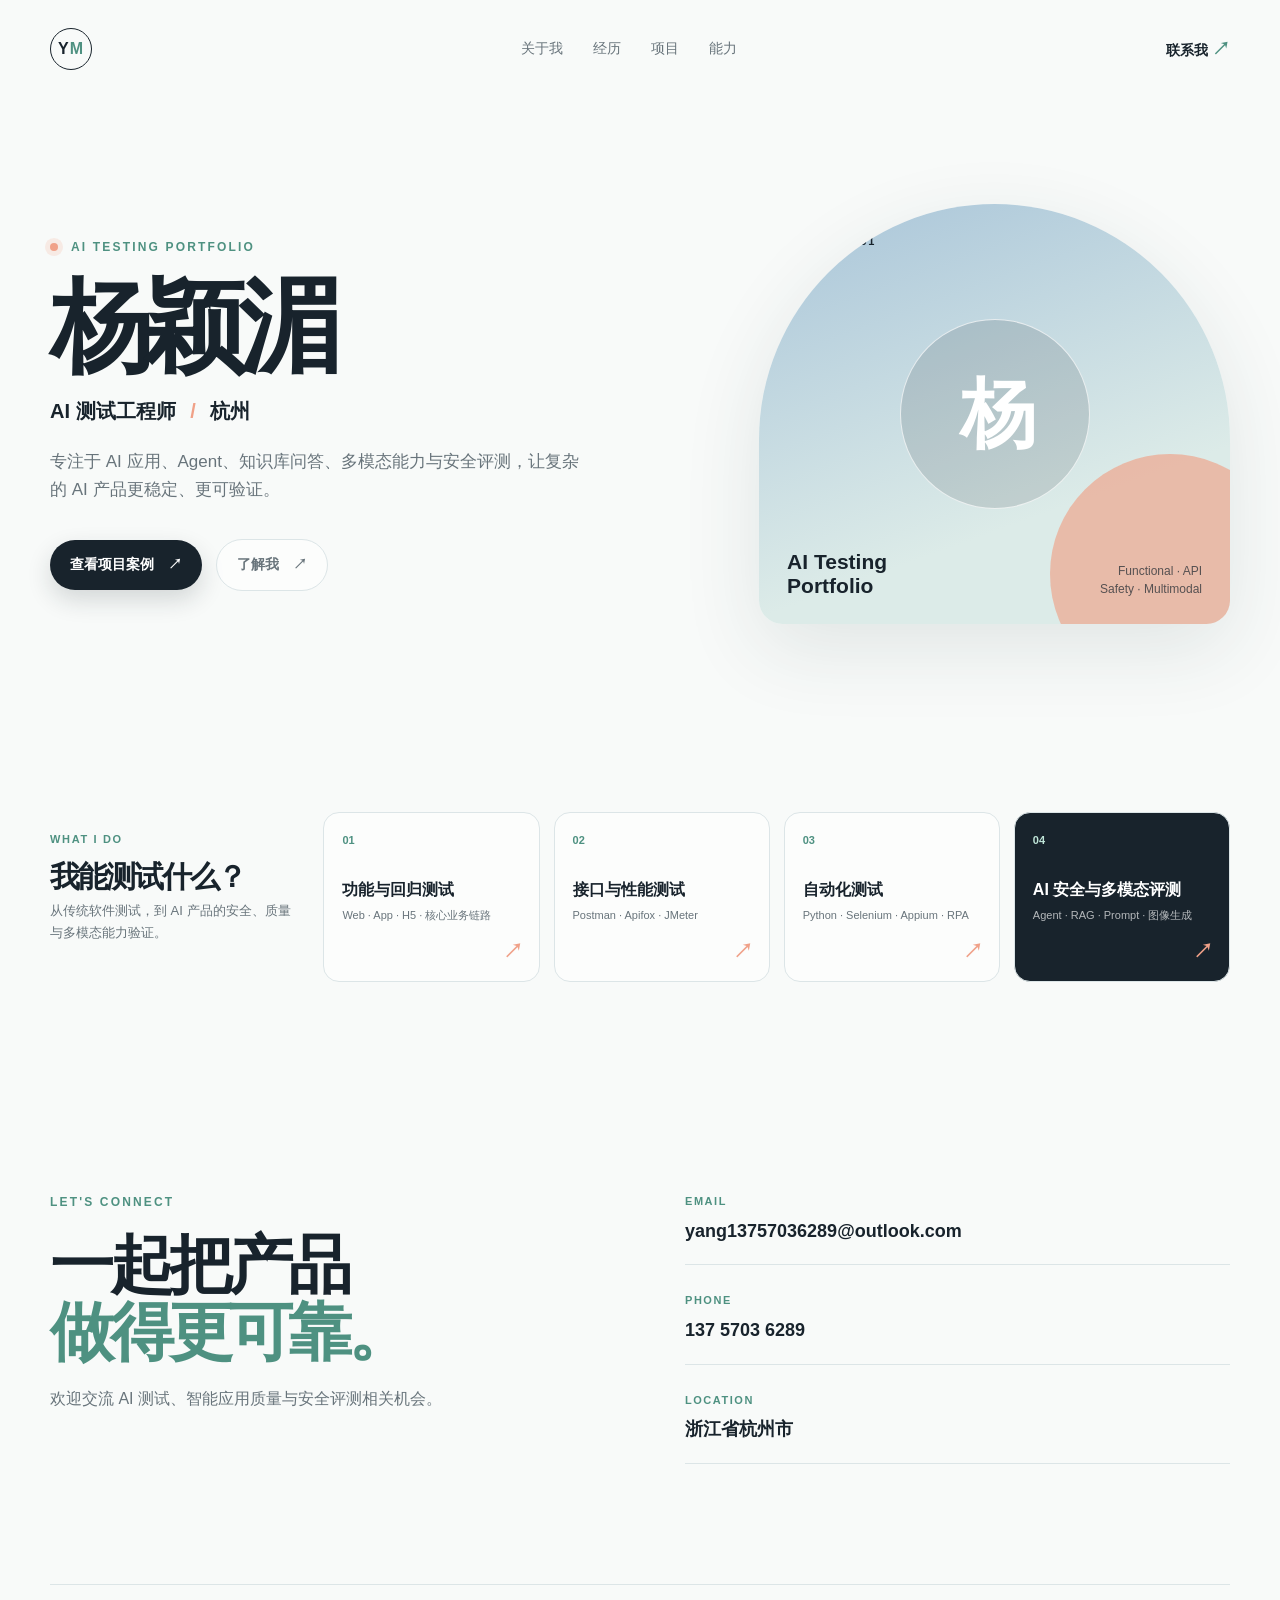
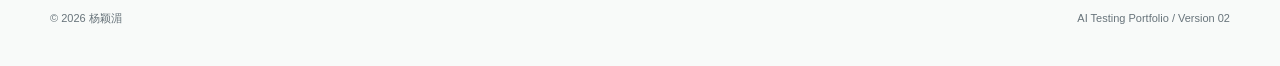
==== index.html @ 71741604 "Add files via upload" ====
<!doctype html>
<html lang="zh-CN">
<head>
  <meta charset="UTF-8" />
  <meta name="viewport" content="width=device-width, initial-scale=1.0" />
  <meta name="description" content="杨颖湄的 AI 测试工程师个人作品集" />
  <title>杨颖湄｜AI 测试工程师</title>
  <link rel="stylesheet" href="./styles.css" />
</head>
<body>
<header class="site-header">
  <a class="brand" href="./index.html">Y<span>M</span></a>
  <nav class="nav" aria-label="主导航">
    <a href="./about.html">关于我</a>
    <a href="./experience.html">经历</a>
    <a href="./projects.html">项目</a>
    <a href="./skills.html">能力</a>
  </nav>
  <a class="header-link" href="./index.html#contact">联系我 <span>↗</span></a>
</header>
<main>
<section class="hero section-shell home-hero">
  <div class="hero-copy">
    <p class="eyebrow"><span class="status-dot"></span> AI TESTING PORTFOLIO</p>
    <h1>杨颖湄</h1>
    <p class="hero-role">AI 测试工程师 <span>/</span> 杭州</p>
    <p class="hero-intro">专注于 AI 应用、Agent、知识库问答、多模态能力与安全评测，让复杂的 AI 产品更稳定、更可验证。</p>
    <div class="hero-actions">
      <a class="button button-primary" href="./projects.html">查看项目案例 <span>↗</span></a>
      <a class="button button-quiet" href="./about.html">了解我 <span>↗</span></a>
    </div>
  </div>
  <div class="hero-card" aria-label="个人信息摘要">
    <div class="hero-card-top"><span class="card-label">PROFILE / 01</span><span class="card-mark">✦</span></div>
    <div class="avatar">杨</div>
    <div class="hero-card-bottom"><strong>AI Testing<br />Portfolio</strong><span>Functional · API<br />Safety · Multimodal</span></div>
  </div>
</section>

<section class="capability-strip section-shell">
  <div class="capability-intro"><span class="section-label-inline">WHAT I DO</span><h2>我能测试什么？</h2><p>从传统软件测试，到 AI 产品的安全、质量与多模态能力验证。</p></div>
  <a class="capability-card" href="./skills.html"><span>01</span><strong>功能与回归测试</strong><small>Web · App · H5 · 核心业务链路</small><b>↗</b></a>
  <a class="capability-card" href="./skills.html"><span>02</span><strong>接口与性能测试</strong><small>Postman · Apifox · JMeter</small><b>↗</b></a>
  <a class="capability-card" href="./skills.html"><span>03</span><strong>自动化测试</strong><small>Python · Selenium · Appium · RPA</small><b>↗</b></a>
  <a class="capability-card accent" href="./skills.html"><span>04</span><strong>AI 安全与多模态评测</strong><small>Agent · RAG · Prompt · 图像生成</small><b>↗</b></a>
</section>

<section id="contact" class="section-shell contact-section home-contact">
  <div class="contact-copy"><p class="eyebrow">LET'S CONNECT</p><h2>一起把产品<br /><em>做得更可靠。</em></h2><p>欢迎交流 AI 测试、智能应用质量与安全评测相关机会。</p></div>
  <div class="contact-details"><a href="mailto:yang13757036289@outlook.com"><span>EMAIL</span>yang13757036289@outlook.com</a><a href="tel:13757036289"><span>PHONE</span>137 5703 6289</a><div><span>LOCATION</span>浙江省杭州市</div></div>
</section></main>
<footer class="site-footer section-shell">
  <span>© 2026 杨颖湄</span>
  <span>AI Testing Portfolio / Version 02</span>
</footer>
</body>
</html>
---- styles.css ----
:root {
  --ink: #18232c;
  --muted: #68747b;
  --line: #dce5e7;
  --paper: #f8faf9;
  --white: #ffffff;
  --mint: #bfe5d8;
  --mint-deep: #4e9181;
  --blue: #a9c5d9;
  --coral: #f0a188;
  --shadow: 0 24px 80px rgba(35, 63, 65, 0.11);
}

* { box-sizing: border-box; }
html { scroll-behavior: smooth; }
body {
  margin: 0;
  color: var(--ink);
  background: var(--paper);
  font-family: "Aptos", "Microsoft YaHei", "PingFang SC", sans-serif;
  line-height: 1.7;
}
a { color: inherit; text-decoration: none; }
.site-header {
  width: min(1180px, calc(100% - 64px));
  margin: 0 auto;
  padding: 28px 0;
  display: flex;
  align-items: center;
  justify-content: space-between;
}
.brand {
  display: inline-flex;
  align-items: center;
  justify-content: center;
  width: 42px;
  height: 42px;
  border: 1px solid var(--ink);
  border-radius: 50%;
  font-weight: 800;
  letter-spacing: .06em;
}
.brand span { color: var(--mint-deep); }
.nav { display: flex; gap: 30px; color: var(--muted); font-size: 14px; }
.nav a, .header-link { transition: color .2s ease; }
.nav a:hover, .header-link:hover { color: var(--mint-deep); }
.header-link { font-size: 14px; font-weight: 700; }
.header-link span { color: var(--mint-deep); font-size: 18px; }
.section-shell { width: min(1180px, calc(100% - 64px)); margin: 0 auto; }
.hero {
  min-height: 680px;
  display: grid;
  grid-template-columns: 1.15fr .85fr;
  align-items: center;
  gap: 72px;
  padding: 72px 0 120px;
}
.eyebrow { margin: 0 0 20px; color: var(--mint-deep); font-size: 12px; font-weight: 800; letter-spacing: .18em; }
.status-dot { display: inline-block; width: 8px; height: 8px; margin-right: 8px; border-radius: 50%; background: var(--coral); box-shadow: 0 0 0 5px rgba(240,161,136,.18); }
h1, h2, h3, p { margin-top: 0; }
h1 { margin-bottom: 16px; font-size: clamp(56px, 8vw, 104px); line-height: .98; letter-spacing: -.08em; font-weight: 800; }
h1 em, h2 em { color: var(--mint-deep); font-style: normal; }
.hero-role { font-size: 20px; font-weight: 700; }
.hero-role span { margin: 0 9px; color: var(--coral); }
.hero-intro { max-width: 530px; margin: 20px 0 34px; color: var(--muted); font-size: 17px; }
.hero-actions { display: flex; gap: 14px; align-items: center; }
.button { display: inline-flex; align-items: center; gap: 14px; padding: 13px 20px; border-radius: 999px; font-size: 14px; font-weight: 800; transition: transform .2s ease, box-shadow .2s ease; }
.button:hover { transform: translateY(-2px); }
.button-primary { color: var(--white); background: var(--ink); box-shadow: 0 10px 24px rgba(24,35,44,.16); }
.button-quiet { color: var(--muted); border: 1px solid var(--line); background: rgba(255,255,255,.45); }
.hero-card { position: relative; min-height: 420px; padding: 28px; border-radius: 260px 260px 26px 26px; background: linear-gradient(160deg, var(--blue), #dcebe8 70%); box-shadow: var(--shadow); overflow: hidden; }
.hero-card::after { content: ""; position: absolute; right: -60px; bottom: -70px; width: 240px; height: 240px; border-radius: 50%; background: var(--coral); opacity: .65; }
.hero-card-top, .hero-card-bottom { position: relative; z-index: 1; display: flex; justify-content: space-between; }
.card-label { font-size: 11px; font-weight: 800; letter-spacing: .15em; }
.card-mark { font-size: 26px; color: var(--white); }
.avatar { position: absolute; left: 50%; top: 50%; transform: translate(-50%, -50%); display: grid; place-items: center; width: 190px; height: 190px; border: 1px solid rgba(255,255,255,.7); border-radius: 50%; color: var(--white); background: rgba(24,35,44,.13); font-size: 76px; font-weight: 800; letter-spacing: -.1em; }
.hero-card-bottom { position: absolute; left: 28px; right: 28px; bottom: 26px; align-items: end; }
.hero-card-bottom strong { font-size: 21px; line-height: 1.15; }
.hero-card-bottom span { color: rgba(24,35,44,.7); font-size: 12px; text-align: right; line-height: 1.5; }
.split-section { display: grid; grid-template-columns: 220px 1fr; gap: 60px; padding: 110px 0; border-top: 1px solid var(--line); }
.tinted-section { width: 100%; padding-left: max(32px, calc((100vw - 1180px) / 2)); padding-right: max(32px, calc((100vw - 1180px) / 2)); background: #eef6f3; }
.section-label { color: var(--muted); font-size: 13px; font-weight: 800; letter-spacing: .08em; }
.section-label span { display: block; margin-bottom: 11px; color: var(--mint-deep); font-size: 12px; }
.section-content { min-width: 0; }
h2 { margin-bottom: 24px; font-size: clamp(36px, 5vw, 68px); line-height: 1.04; letter-spacing: -.07em; }
.about-content > p { max-width: 720px; color: var(--muted); font-size: 17px; }
.mini-facts { display: flex; flex-wrap: wrap; gap: 42px; margin-top: 42px; }
.mini-facts div { display: flex; flex-direction: column; }
.mini-facts strong { font-size: 32px; letter-spacing: -.06em; }
.mini-facts span { color: var(--muted); font-size: 12px; }
.timeline { display: grid; gap: 42px; }
.timeline-item { display: grid; grid-template-columns: 170px 1fr; gap: 40px; padding-bottom: 42px; border-bottom: 1px solid var(--line); }
.timeline-item:last-child { padding-bottom: 0; border-bottom: 0; }
.timeline-date { color: var(--mint-deep); font-size: 13px; font-weight: 800; }
.timeline-item h3 { margin-bottom: 12px; font-size: 24px; letter-spacing: -.04em; }
.timeline-item h3 small { margin-left: 10px; color: var(--muted); font-size: 14px; font-weight: 500; }
ul { margin: 0; padding-left: 20px; color: var(--muted); }
li + li { margin-top: 8px; }
.projects-section { padding: 120px 0; }
.projects-heading { display: flex; align-items: end; justify-content: space-between; gap: 40px; margin-bottom: 48px; }
.projects-heading h2 { margin-bottom: 0; }
.projects-heading p { max-width: 330px; margin-bottom: 8px; color: var(--muted); font-size: 14px; }
.project-grid { display: grid; grid-template-columns: 1.2fr 1fr 1fr; gap: 18px; }
.project-card { min-height: 340px; display: flex; flex-direction: column; padding: 28px; border: 1px solid var(--line); border-radius: 18px; background: rgba(255,255,255,.7); transition: transform .2s ease, box-shadow .2s ease; }
.project-card:hover { transform: translateY(-5px); box-shadow: var(--shadow); }
.project-card.featured { background: var(--ink); color: var(--white); }
.project-number { margin-bottom: 38px; color: var(--mint-deep); font-size: 11px; font-weight: 800; letter-spacing: .12em; }
.featured .project-number { color: var(--mint); }
.project-card h3 { margin-bottom: 14px; font-size: 25px; line-height: 1.2; letter-spacing: -.05em; }
.project-card p { color: var(--muted); font-size: 14px; }
.featured p { color: rgba(255,255,255,.72); }
.tag-row { display: flex; flex-wrap: wrap; gap: 7px; margin-top: auto; padding-top: 24px; }
.tag-row span { padding: 3px 9px; border: 1px solid var(--line); border-radius: 999px; color: var(--muted); font-size: 11px; }
.featured .tag-row span { border-color: rgba(255,255,255,.24); color: rgba(255,255,255,.78); }
.project-footer { display: flex; justify-content: space-between; align-items: center; margin-top: 24px; padding-top: 18px; border-top: 1px solid var(--line); color: var(--muted); font-size: 11px; }
.featured .project-footer { border-color: rgba(255,255,255,.2); color: rgba(255,255,255,.64); }
.arrow { color: var(--coral); font-size: 20px; }
.skills-layout { display: grid; grid-template-columns: 1fr 1fr; gap: 26px 42px; }
.skill-block { display: grid; grid-template-columns: 40px 1fr; gap: 18px; }
.skill-index { color: var(--mint-deep); font-size: 12px; font-weight: 800; }
.skill-block h3 { margin-bottom: 8px; font-size: 19px; }
.skill-block p { margin-bottom: 0; color: var(--muted); font-size: 14px; }
.contact-section { display: grid; grid-template-columns: 1fr 1fr; gap: 90px; padding: 140px 0 120px; }
.contact-copy h2 { margin-bottom: 20px; }
.contact-copy > p:last-child { max-width: 430px; color: var(--muted); }
.contact-details { display: grid; align-content: center; gap: 26px; }
.contact-details a, .contact-details div { display: flex; flex-direction: column; padding-bottom: 18px; border-bottom: 1px solid var(--line); font-size: 18px; font-weight: 700; }
.contact-details span { margin-bottom: 5px; color: var(--mint-deep); font-size: 11px; letter-spacing: .14em; }
.site-footer { display: flex; justify-content: space-between; padding: 24px 0 38px; color: var(--muted); font-size: 11px; border-top: 1px solid var(--line); }

@media (max-width: 820px) {
  .site-header, .section-shell { width: min(100% - 36px, 620px); }
  .nav { display: none; }
  .hero { min-height: auto; grid-template-columns: 1fr; gap: 55px; padding: 58px 0 90px; }
  .hero-card { min-height: 360px; }
  .split-section { grid-template-columns: 1fr; gap: 28px; padding: 78px 0; }
  .tinted-section { width: 100%; padding-left: 18px; padding-right: 18px; }
  .projects-section { padding: 80px 0; }
  .projects-heading, .contact-section { grid-template-columns: 1fr; display: grid; gap: 26px; }
  .project-grid, .skills-layout { grid-template-columns: 1fr; }
  .project-card { min-height: 300px; }
  .timeline-item { grid-template-columns: 1fr; gap: 8px; }
  .contact-section { padding: 90px 0 80px; }
  .site-footer { gap: 12px; flex-direction: column; }
}

/* Multi-page portfolio layout */
.page-hero {
  display: grid;
  grid-template-columns: 220px 1fr;
  gap: 60px;
  padding: 100px 0 74px;
  border-bottom: 1px solid var(--line);
}
.page-hero h1 { margin-bottom: 28px; font-size: clamp(42px, 6vw, 78px); }
.page-lead { max-width: 700px; color: var(--muted); font-size: 18px; }
.compact-page-hero { padding-bottom: 68px; }
.capability-strip { display: grid; grid-template-columns: 1.2fr repeat(4, 1fr); gap: 14px; padding: 34px 0 110px; }
.capability-intro { padding: 12px 16px 12px 0; }
.section-label-inline { color: var(--mint-deep); font-size: 11px; font-weight: 800; letter-spacing: .15em; }
.capability-intro h2 { margin: 10px 0 8px; font-size: 30px; }
.capability-intro p { margin-bottom: 0; color: var(--muted); font-size: 13px; }
.capability-card { position: relative; min-height: 170px; display: flex; flex-direction: column; padding: 18px; border: 1px solid var(--line); border-radius: 16px; background: rgba(255,255,255,.62); transition: transform .2s ease, box-shadow .2s ease; }
.capability-card:hover { transform: translateY(-4px); box-shadow: var(--shadow); }
.capability-card.accent { background: var(--ink); color: var(--white); }
.capability-card > span { color: var(--mint-deep); font-size: 11px; font-weight: 800; }
.capability-card.accent > span { color: var(--mint); }
.capability-card strong { margin-top: 30px; font-size: 16px; line-height: 1.3; }
.capability-card small { margin-top: 8px; color: var(--muted); font-size: 11px; line-height: 1.45; }
.capability-card.accent small { color: rgba(255,255,255,.68); }
.capability-card b { position: absolute; right: 16px; bottom: 13px; color: var(--coral); font-size: 20px; }
.home-contact { padding-top: 100px; }
.detail-grid { display: grid; grid-template-columns: 1fr 1fr; gap: 100px; padding: 100px 0; }
.detail-copy h2 { margin-bottom: 24px; font-size: 38px; }
.detail-copy p { max-width: 600px; color: var(--muted); font-size: 17px; }
.fact-grid { display: grid; grid-template-columns: 1fr 1fr; gap: 16px; align-content: center; }
.fact-grid div { min-height: 150px; display: flex; flex-direction: column; justify-content: center; padding: 22px; border-radius: 16px; background: #eef6f3; }
.fact-grid strong { font-size: 36px; letter-spacing: -.07em; }
.fact-grid span { color: var(--muted); font-size: 12px; }
.quote-section { padding: 80px 0 120px; border-top: 1px solid var(--line); }
.quote-section p { max-width: 760px; margin: 0; color: var(--mint-deep); font-size: clamp(26px, 4vw, 48px); line-height: 1.18; letter-spacing: -.05em; }
.page-timeline { padding: 90px 0 130px; }
.projects-page-section { padding-top: 82px; }
.skill-matrix { display: grid; grid-template-columns: 1fr 1fr; gap: 18px; padding: 82px 0 130px; }
.skill-panel { min-height: 240px; padding: 28px; border: 1px solid var(--line); border-radius: 18px; background: rgba(255,255,255,.65); }
.skill-panel.accent-panel { background: #eef6f3; }
.skill-panel > span { color: var(--mint-deep); font-size: 12px; font-weight: 800; letter-spacing: .12em; }
.skill-panel h2 { margin: 38px 0 12px; font-size: 28px; }
.skill-panel p { max-width: 460px; margin: 0; color: var(--muted); font-size: 14px; }

@media (max-width: 1000px) {
  .capability-strip { grid-template-columns: 1fr 1fr; }
  .capability-intro { grid-column: 1 / -1; }
}

@media (max-width: 820px) {
  .page-hero { grid-template-columns: 1fr; gap: 28px; padding: 72px 0 54px; }
  .page-hero h1 { font-size: clamp(40px, 11vw, 62px); }
  .capability-strip { width: min(100% - 36px, 620px); grid-template-columns: 1fr; padding-bottom: 76px; }
  .capability-intro { grid-column: auto; }
  .capability-card { min-height: 140px; }
  .detail-grid, .skill-matrix { grid-template-columns: 1fr; gap: 18px; padding: 68px 0 88px; }
  .detail-copy h2 { font-size: 32px; }
  .fact-grid { margin-top: 20px; }
  .page-timeline { padding-top: 62px; }
  .quote-section { padding: 50px 0 80px; }
}

/* Project detail pages */
.project-detail-hero {
  position: relative;
  padding: 68px 0 82px;
  border-bottom: 1px solid var(--line);
}
.back-link {
  display: inline-flex;
  margin-bottom: 58px;
  color: var(--muted);
  font-size: 12px;
  font-weight: 800;
  letter-spacing: .04em;
}
.back-link:hover { color: var(--mint-deep); }
.project-detail-number {
  margin: 0 0 12px;
  color: var(--mint-deep);
  font-size: 12px;
  font-weight: 800;
  letter-spacing: .14em;
}
.project-detail-hero .eyebrow { margin-bottom: 18px; }
.project-detail-hero h1 { max-width: 850px; margin-bottom: 22px; font-size: clamp(46px, 7vw, 86px); }
.project-detail-summary { max-width: 760px; margin-bottom: 28px; color: var(--muted); font-size: 18px; line-height: 1.75; }
.detail-tags { margin-top: 0; padding-top: 0; }
.project-detail-grid { display: grid; grid-template-columns: 1fr 1fr; gap: 22px; padding-top: 82px; padding-bottom: 82px; }
.detail-panel { min-height: 100%; padding: 32px; border: 1px solid var(--line); border-radius: 20px; background: rgba(255,255,255,.72); }
.detail-panel h2 { margin: 18px 0 26px; font-size: 34px; }
.accent-detail-panel { color: var(--white); border-color: var(--ink); background: var(--ink); }
.accent-detail-panel .panel-label { color: var(--mint); }
.accent-detail-panel .detail-list { color: rgba(255,255,255,.76); }
.panel-label { margin: 0; color: var(--mint-deep); font-size: 11px; font-weight: 800; letter-spacing: .14em; }
.detail-list { padding-left: 21px; color: var(--muted); font-size: 15px; line-height: 1.75; }
.detail-list li + li { margin-top: 14px; }
.focus-section { padding-bottom: 120px; }
.focus-section h2 { margin: 18px 0 26px; font-size: 38px; }
.focus-list { display: flex; flex-wrap: wrap; gap: 10px; }
.focus-list span { padding: 9px 14px; border-radius: 999px; color: var(--ink); background: var(--blue); font-size: 13px; font-weight: 800; }

@media (max-width: 820px) {
  .project-detail-hero { padding: 48px 0 60px; }
  .back-link { margin-bottom: 40px; }
  .project-detail-hero h1 { font-size: clamp(40px, 11vw, 62px); }
  .project-detail-summary { font-size: 16px; }
  .project-detail-grid { grid-template-columns: 1fr; gap: 16px; padding-top: 58px; padding-bottom: 64px; }
  .detail-panel { padding: 24px; }
  .detail-panel h2, .focus-section h2 { font-size: 30px; }
  .focus-section { padding-bottom: 82px; }
}

/* About page title: keep the capability line on one desktop row */
.about-title-dark { white-space: nowrap; }
@media (max-width: 820px) {
  .about-title-dark { white-space: normal; }
}
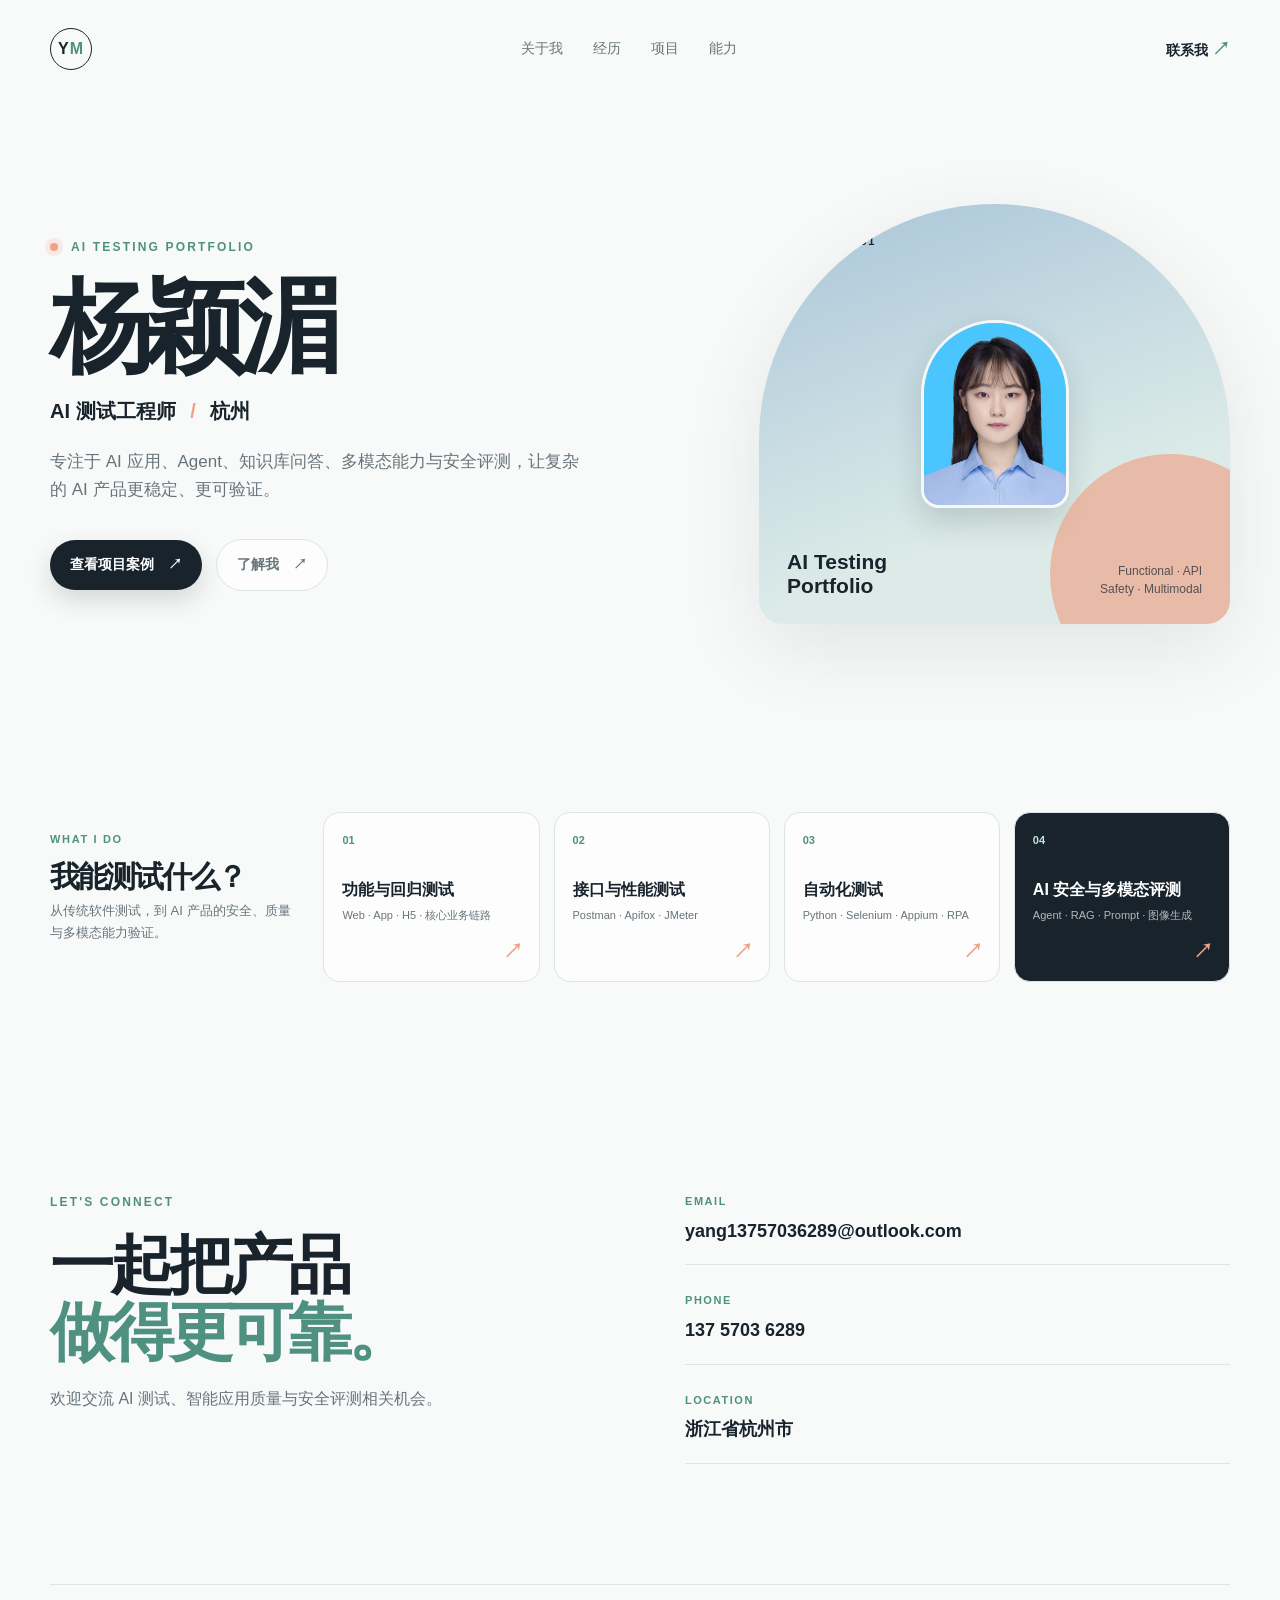
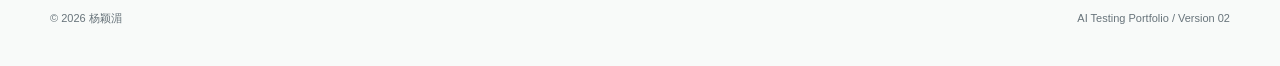
==== commit d00b6664: "Add profile photo to resume site" ====
--- a/index.html
+++ b/index.html
@@ -32,7 +32,7 @@
   </div>
   <div class="hero-card" aria-label="个人信息摘要">
     <div class="hero-card-top"><span class="card-label">PROFILE / 01</span><span class="card-mark">✦</span></div>
-    <div class="avatar">杨</div>
+    <img class="avatar" src="./profile.jpg" alt="杨颖湄证件照" />
     <div class="hero-card-bottom"><strong>AI Testing<br />Portfolio</strong><span>Functional · API<br />Safety · Multimodal</span></div>
   </div>
 </section>
--- a/styles.css
+++ b/styles.css
@@ -73,7 +73,7 @@
 .hero-card-top, .hero-card-bottom { position: relative; z-index: 1; display: flex; justify-content: space-between; }
 .card-label { font-size: 11px; font-weight: 800; letter-spacing: .15em; }
 .card-mark { font-size: 26px; color: var(--white); }
-.avatar { position: absolute; left: 50%; top: 50%; transform: translate(-50%, -50%); display: grid; place-items: center; width: 190px; height: 190px; border: 1px solid rgba(255,255,255,.7); border-radius: 50%; color: var(--white); background: rgba(24,35,44,.13); font-size: 76px; font-weight: 800; letter-spacing: -.1em; }
+.avatar { position: absolute; left: 50%; top: 50%; transform: translate(-50%, -50%); display: block; width: 148px; height: 188px; border: 3px solid rgba(255,255,255,.86); border-radius: 74px 74px 18px 18px; object-fit: cover; object-position: center top; background: rgba(24,35,44,.13); box-shadow: 0 14px 30px rgba(24,35,44,.16); }
 .hero-card-bottom { position: absolute; left: 28px; right: 28px; bottom: 26px; align-items: end; }
 .hero-card-bottom strong { font-size: 21px; line-height: 1.15; }
 .hero-card-bottom span { color: rgba(24,35,44,.7); font-size: 12px; text-align: right; line-height: 1.5; }
@@ -262,3 +262,5 @@
 @media (max-width: 820px) {
   .about-title-dark { white-space: normal; }
 }
+
+@media (max-width: 820px) { .avatar { width: 132px; height: 168px; border-radius: 66px 66px 16px 16px; } }
